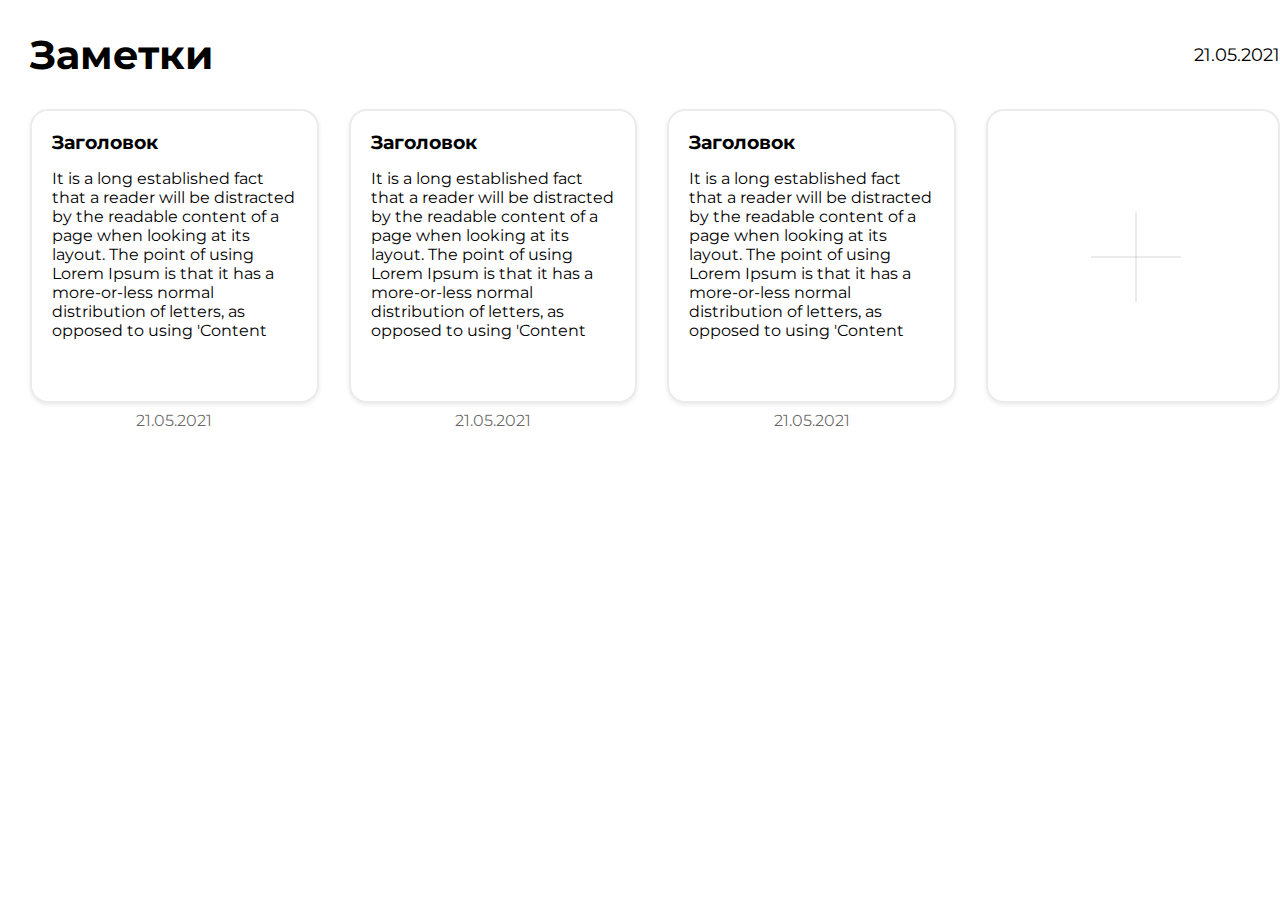
==== main.html @ f67f5a9c "add script" ====
<!DOCTYPE html>
<html>
    <head>
        <meta charset="utf-8">
        <meta http-equiv="X-UA-Compatible" content="IE=edge">
        <title>Заметки</title>
        <meta name="description" content="">
        <meta name="viewport" content="width=device-width, initial-scale=1">
        <link rel="stylesheet" href="css/style.css">
        <link rel="stylesheet" href="https://cdnjs.cloudflare.com/ajax/libs/animate.css/4.1.1/animate.min.css">
    </head>
    <body>
        <div class="wrapper">

            <section class="main">

                <div class="container">

                    <div class="main__content">

                        <header class="header">
                            <h1 class="title">Заметки</h1>
                            <p class="current__date">21.05.2021</p>
                        </header>

                        <div class="notes">

                            <div class="list">

                                <div class="list__item">
                                    <div class="note__body">
                                        <h3 class="note__title">Заголовок</h3>
                                        <p class="note__text__min">It is a long established fact that a reader will be distracted by the readable content of a page when looking at its layout. The point of using Lorem Ipsum is that it has a more-or-less normal distribution of letters, as opposed to using 'Content </p>
                                        <div class="note__body__menu">
                                            <div class="buttons">
                                                <button class="animate__animated animate__bounceIn edit" method="post">Редактировать</button>
                                                <button class="animate__animated animate__bounceIn delete" method="post">Удалить</button>
                                            </div>
                                        </div>
                                    </div>
                                    <div class="date">21.05.2021</div>
                                </div>

                                <div class="list__item">
                                    <div class="note__body">
                                        <h3 class="note__title">Заголовок</h3>
                                        <p class="note__text__min">It is a long established fact that a reader will be distracted by the readable content of a page when looking at its layout. The point of using Lorem Ipsum is that it has a more-or-less normal distribution of letters, as opposed to using 'Content </p>
                                        <div class="note__body__menu">
                                            <div class="buttons">
                                                <button class="animate__animated animate__bounceIn edit" method="post">Редактировать</button>
                                                <button class="animate__animated animate__bounceIn delete" method="post">Удалить</button>
                                            </div>
                                        </div>
                                    </div>
                                    <div class="date">21.05.2021</div>
                                </div>

                                <div class="list__item">
                                    <div class="note__body">
                                        <h3 class="note__title">Заголовок</h3>
                                        <p class="note__text__min">It is a long established fact that a reader will be distracted by the readable content of a page when looking at its layout. The point of using Lorem Ipsum is that it has a more-or-less normal distribution of letters, as opposed to using 'Content </p>
                                        <div class="note__body__menu">
                                            <div class="buttons">
                                                <button class="animate__animated animate__bounceIn edit" method="post">Редактировать</button>
                                                <button class="animate__animated animate__bounceIn delete" method="post">Удалить</button>
                                            </div>
                                        </div>
                                    </div>
                                    <div class="date">21.05.2021</div>
                                </div>

                            </div> <!--/list-->

                            <div class="new__note">
                                <div class="note__body">
                                    <span></span>
                                </div>
                            </div>

                        </div> <!--/notes-->

                    </div> <!--/main__content-->

                </div> <!-- /container -->

            </section> <!--/main-->

        </div> <!--/wrapper-->

        <script 
            src="https://code.jquery.com/jquery-3.6.0.min.js"
			integrity="sha256-/xUj+3OJU5yExlq6GSYGSHk7tPXikynS7ogEvDej/m4=" 
            crossorigin="anonymous">
		</script>
        <script src="js/script.js"></script>

    </body>
</html>
---- css/style.css ----
@import url("https://fonts.googleapis.com/css2?family=Montserrat:wght@400;500;700&display=swap");
*, *:before, *:after {
  font-family: 'Montserrat', sans-serif;
  padding: 0;
  margin: 0;
}

.wrapper {
  min-height: 100%;
  overflow: hidden;
}

.container {
  max-width: 1300px;
  height: 100%;
  margin: 0 auto;
}

.note__body {
  max-width: 250px;
  height: 250px;
  padding: 20px;
  margin: 0 0 0 30px;
  border: 2px solid rgba(0, 0, 0, 0.08);
  -webkit-box-shadow: 0px 2px 4px rgba(0, 0, 0, 0.08);
          box-shadow: 0px 2px 4px rgba(0, 0, 0, 0.08);
  border-radius: 18px;
  -webkit-transition: .1s linear;
  transition: .1s linear;
}

.main .main__content .header {
  display: -webkit-box;
  display: -ms-flexbox;
  display: flex;
  -webkit-box-pack: justify;
      -ms-flex-pack: justify;
          justify-content: space-between;
  -webkit-box-align: center;
      -ms-flex-align: center;
          align-items: center;
}

.main .main__content .header .title {
  padding: 30px 0 30px 30px;
  font-size: 40px;
  font-weight: 700;
}

.main .main__content .header .current__date {
  font-size: 18px;
}

.main .main__content .notes {
  display: -webkit-box;
  display: -ms-flexbox;
  display: flex;
}

.main .main__content .notes .list {
  display: -webkit-box;
  display: -ms-flexbox;
  display: flex;
}

.main .main__content .notes .list .list__item .note__body {
  position: relative;
}

.main .main__content .notes .list .list__item .note__body .note__title {
  font-weight: 700;
}

.main .main__content .notes .list .list__item .note__body .note__text__min {
  margin: 15px 0 0 0;
}

.main .main__content .notes .list .list__item .note__body .note__body__menu {
  position: absolute;
  top: 50%;
  left: 50%;
  -webkit-transform: translate(-50%, -50%);
          transform: translate(-50%, -50%);
  width: 100%;
  height: 100%;
  background-color: none;
  border-radius: 18px;
}

.main .main__content .notes .list .list__item .note__body .note__body__menu .buttons {
  position: absolute;
  display: none;
  top: 50%;
  left: 50%;
  -webkit-transform: translate(-50%, -50%);
          transform: translate(-50%, -50%);
  text-align: center;
}

.main .main__content .notes .list .list__item .note__body .note__body__menu .buttons .animate__animated.animate__bounceIn.edit,
.main .main__content .notes .list .list__item .note__body .note__body__menu .buttons .animate__animated.animate__bounceIn.delete {
  width: 100%;
  padding: 10px 20px;
  font-size: 16px;
  color: #fff;
  font-weight: 500;
  background-color: #3db67b;
  border: none;
  border-radius: 18px;
  -webkit-transition: .1s linear;
  transition: .1s linear;
  cursor: pointer;
}

.main .main__content .notes .list .list__item .note__body .note__body__menu .buttons .animate__animated.animate__bounceIn.edit:hover {
  background-color: #6ABD95;
}

.main .main__content .notes .list .list__item .note__body .note__body__menu .buttons .animate__animated.animate__bounceIn.delete {
  margin: 15px 0 0 0;
  background-color: #cf5d5d;
}

.main .main__content .notes .list .list__item .note__body .note__body__menu .buttons .animate__animated.animate__bounceIn.delete:hover {
  background-color: #FF7C7C;
}

.main .main__content .notes .list .list__item .note__body .note__body__menu .buttons.active {
  display: block;
}

.main .main__content .notes .list .list__item .note__body .note__body__menu.active {
  background-color: rgba(255, 255, 255, 0.8);
}

.main .main__content .notes .list .list__item .date {
  text-align: center;
  margin: 8px 0 0 30px;
  color: rgba(0, 0, 0, 0.6);
}

.main .main__content .notes .list .list__item:hover .note__body {
  border: 2px solid rgba(0, 0, 0, 0.15);
  -webkit-box-shadow: 0px 2px 4px rgba(0, 0, 0, 0.15);
          box-shadow: 0px 2px 4px rgba(0, 0, 0, 0.15);
}

.main .main__content .notes .list .list__item:hover .date {
  text-decoration: underline;
}

.main .main__content .notes .new__note .note__body {
  width: 250px;
}

.main .main__content .notes .new__note .note__body span {
  position: relative;
  top: 50%;
  left: 33%;
}

.main .main__content .notes .new__note .note__body span::after, .main .main__content .notes .new__note .note__body span::before {
  position: absolute;
  content: '';
  width: 90px;
  height: 2px;
  left: 0;
  top: 0;
  background-color: rgba(0, 0, 0, 0.08);
  -webkit-transition: .1s linear;
  transition: .1s linear;
}

.main .main__content .notes .new__note .note__body span::before {
  -webkit-transform: rotate(90deg);
          transform: rotate(90deg);
}

.main .main__content .notes .new__note:hover .note__body {
  border: 2px solid rgba(0, 0, 0, 0.15);
  -webkit-box-shadow: 0px 2px 4px rgba(0, 0, 0, 0.15);
          box-shadow: 0px 2px 4px rgba(0, 0, 0, 0.15);
}

.main .main__content .notes .new__note:hover span::after, .main .main__content .notes .new__note:hover span::before {
  background-color: rgba(0, 0, 0, 0.15);
}
/*# sourceMappingURL=style.css.map */
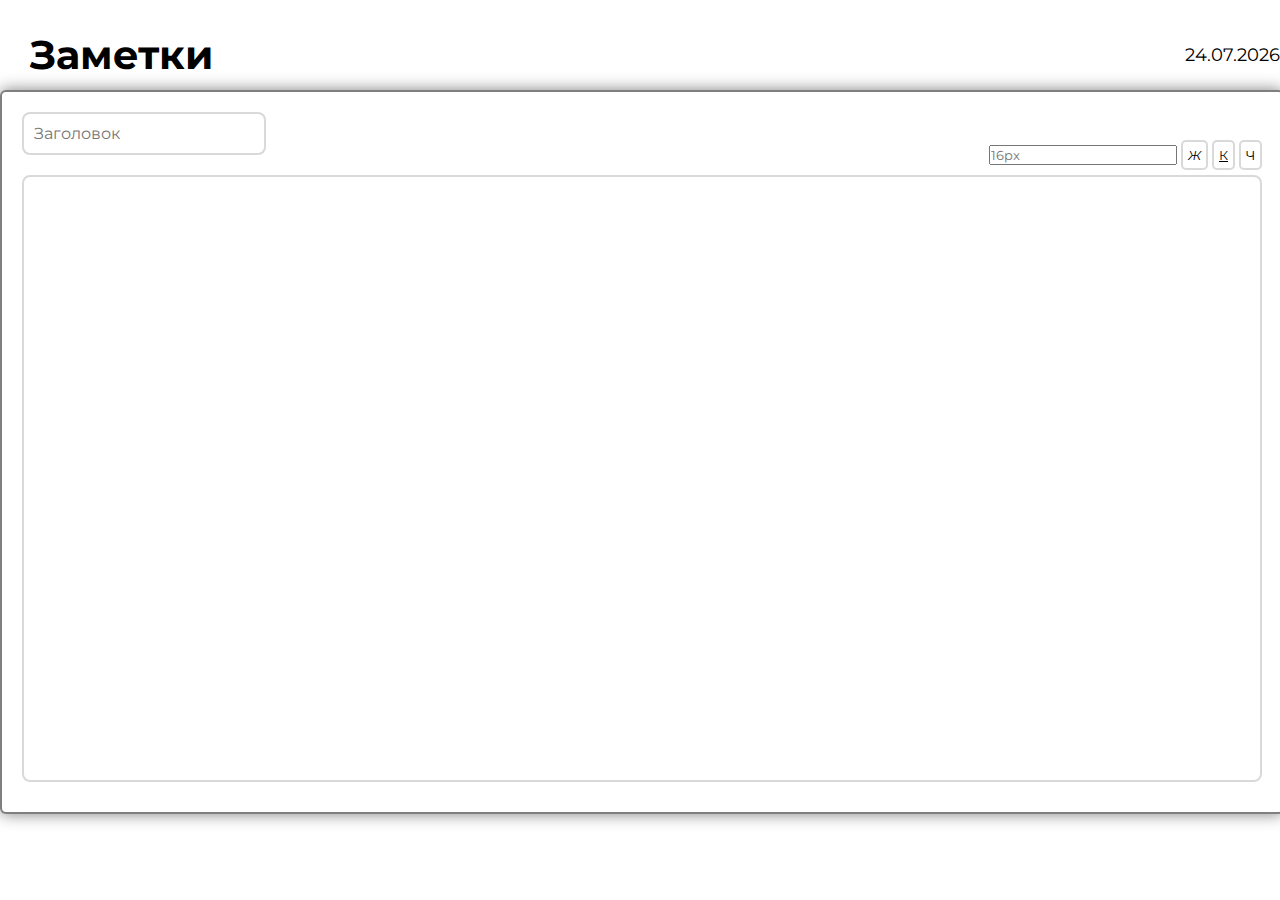
==== commit 1e49c001: "edit notepad" ====
--- a/main.html
+++ b/main.html
@@ -20,7 +20,7 @@
 
                         <header class="header">
                             <h1 class="title">Заметки</h1>
-                            <p class="current__date">21.05.2021</p>
+                            <p class="current__date"></p>
                         </header>
 
                         <div class="notes">
@@ -38,7 +38,7 @@
                                             </div>
                                         </div>
                                     </div>
-                                    <div class="date">21.05.2021</div>
+                                    <div class="date">Дата создания</div>
                                 </div>
 
                                 <div class="list__item">
@@ -52,7 +52,7 @@
                                             </div>
                                         </div>
                                     </div>
-                                    <div class="date">21.05.2021</div>
+                                    <div class="date">Дата создания</div>
                                 </div>
 
                                 <div class="list__item">
@@ -66,7 +66,7 @@
                                             </div>
                                         </div>
                                     </div>
-                                    <div class="date">21.05.2021</div>
+                                    <div class="date">Дата создания</div>
                                 </div>
 
                             </div> <!--/list-->
@@ -79,6 +79,23 @@
 
                         </div> <!--/notes-->
 
+                        <div class="notepad">
+                            <form action="" class="from">
+                                <div class="notepad__header">
+                                    <input type="text" id="note__title" contenteditable="true" spellcheck="false" placeholder="Заголовок">
+                                </div>
+                                <div class="notepad__editor">
+                                    <div type="text" id="note__text" contenteditable="true" spellcheck="false"></div>
+                                    <div class="buttons">
+                                        <input type="number" id="note__font__size" placeholder="16px">
+                                        <button type="button" data-font="boldi" class="mode">Ж</button>
+                                        <button type="button" data-font="cursiv" class="mode">К</button>
+                                        <button type="button" data-font="underli" class="mode">Ч</button>
+                                    </div>
+                                </div>
+                            </form>
+                        </div> <!-- /notepad -->
+                        
                     </div> <!--/main__content-->
 
                 </div> <!-- /container -->
@@ -92,6 +109,7 @@
 			integrity="sha256-/xUj+3OJU5yExlq6GSYGSHk7tPXikynS7ogEvDej/m4=" 
             crossorigin="anonymous">
 		</script>
+        <script src="js/notepad.js"></script>
         <script src="js/script.js"></script>
 
     </body>
--- a/css/style.css
+++ b/css/style.css
@@ -6,7 +6,7 @@
 }
 
 .wrapper {
-  min-height: 100%;
+  height: 100vh;
   overflow: hidden;
 }
 
@@ -16,7 +16,7 @@
   margin: 0 auto;
 }
 
-.note__body {
+.main .main__content .notes .list .list__item .note__body, .main .main__content .notes .new__note .note__body {
   max-width: 250px;
   height: 250px;
   padding: 20px;
@@ -29,6 +29,15 @@
   transition: .1s linear;
 }
 
+.main {
+  height: 100%;
+}
+
+.main .main__content {
+  position: relative;
+  height: 100%;
+}
+
 .main .main__content .header {
   display: -webkit-box;
   display: -ms-flexbox;
@@ -63,6 +72,16 @@
   display: flex;
 }
 
+.main .main__content .notes .list .list__item:hover .note__body {
+  border: 2px solid rgba(0, 0, 0, 0.15);
+  -webkit-box-shadow: 0px 2px 4px rgba(0, 0, 0, 0.15);
+          box-shadow: 0px 2px 4px rgba(0, 0, 0, 0.15);
+}
+
+.main .main__content .notes .list .list__item:hover .date {
+  text-decoration: underline;
+}
+
 .main .main__content .notes .list .list__item .note__body {
   position: relative;
 }
@@ -85,6 +104,10 @@
   height: 100%;
   background-color: none;
   border-radius: 18px;
+}
+
+.main .main__content .notes .list .list__item .note__body .note__body__menu.active {
+  background-color: rgba(255, 255, 255, 0.8);
 }
 
 .main .main__content .notes .list .list__item .note__body .note__body__menu .buttons {
@@ -95,6 +118,10 @@
   -webkit-transform: translate(-50%, -50%);
           transform: translate(-50%, -50%);
   text-align: center;
+}
+
+.main .main__content .notes .list .list__item .note__body .note__body__menu .buttons.active {
+  display: block;
 }
 
 .main .main__content .notes .list .list__item .note__body .note__body__menu .buttons .animate__animated.animate__bounceIn.edit,
@@ -125,28 +152,20 @@
   background-color: #FF7C7C;
 }
 
-.main .main__content .notes .list .list__item .note__body .note__body__menu .buttons.active {
-  display: block;
-}
-
-.main .main__content .notes .list .list__item .note__body .note__body__menu.active {
-  background-color: rgba(255, 255, 255, 0.8);
-}
-
 .main .main__content .notes .list .list__item .date {
   text-align: center;
   margin: 8px 0 0 30px;
   color: rgba(0, 0, 0, 0.6);
 }
 
-.main .main__content .notes .list .list__item:hover .note__body {
+.main .main__content .notes .new__note:hover .note__body {
   border: 2px solid rgba(0, 0, 0, 0.15);
   -webkit-box-shadow: 0px 2px 4px rgba(0, 0, 0, 0.15);
           box-shadow: 0px 2px 4px rgba(0, 0, 0, 0.15);
 }
 
-.main .main__content .notes .list .list__item:hover .date {
-  text-decoration: underline;
+.main .main__content .notes .new__note:hover span::after, .main .main__content .notes .new__note:hover span::before {
+  background-color: rgba(0, 0, 0, 0.15);
 }
 
 .main .main__content .notes .new__note .note__body {
@@ -176,13 +195,81 @@
           transform: rotate(90deg);
 }
 
-.main .main__content .notes .new__note:hover .note__body {
-  border: 2px solid rgba(0, 0, 0, 0.15);
-  -webkit-box-shadow: 0px 2px 4px rgba(0, 0, 0, 0.15);
-          box-shadow: 0px 2px 4px rgba(0, 0, 0, 0.15);
-}
-
-.main .main__content .notes .new__note:hover span::after, .main .main__content .notes .new__note:hover span::before {
-  background-color: rgba(0, 0, 0, 0.15);
+.main .main__content .notepad {
+  position: absolute;
+  width: 100%;
+  height: 80%;
+  z-index: 1;
+  top: 10%;
+  left: 0;
+  background-color: #fff;
+  border: 2px solid rgba(0, 0, 0, 0.5);
+  -webkit-box-shadow: 0px 0px 16px rgba(0, 0, 0, 0.5);
+          box-shadow: 0px 0px 16px rgba(0, 0, 0, 0.5);
+  border-radius: 6px;
+}
+
+.main .main__content .notepad form {
+  height: 100%;
+}
+
+.main .main__content .notepad form #note__title, .main .main__content .notepad form #note__text {
+  padding: 10px;
+  margin: 20px;
+  border: 2px solid rgba(0, 0, 0, 0.15);
+  border-radius: 8px;
+  font-size: 16px;
+}
+
+.main .main__content .notepad form .notepad__editor {
+  position: relative;
+  height: 90%;
+}
+
+.main .main__content .notepad form .notepad__editor #note__text {
+  height: 90%;
+  margin-top: 0;
+}
+
+.main .main__content .notepad form .notepad__editor .buttons {
+  position: absolute;
+  top: -35px;
+  right: 20px;
+  z-index: 1;
+}
+
+.main .main__content .notepad form .notepad__editor .buttons .mode {
+  background-color: #fff;
+  border: 2px solid rgba(0, 0, 0, 0.15);
+  border-radius: 5px;
+  padding: 5px;
+}
+
+.main .main__content .notepad form .notepad__editor .buttons .mode:nth-child(1) {
+  font-weight: bold;
+}
+
+.main .main__content .notepad form .notepad__editor .buttons .mode:nth-child(2) {
+  font-style: italic;
+}
+
+.main .main__content .notepad form .notepad__editor .buttons .mode:nth-child(3) {
+  text-decoration: underline;
+}
+
+.main .main__content .notepad form .notepad__editor .buttons .mode.active {
+  border-color: #000;
+}
+
+.main .main__content .notepad form .notepad__editor .boldi {
+  font-weight: bold;
+}
+
+.main .main__content .notepad form .notepad__editor .cursiv {
+  font-style: italic;
+}
+
+.main .main__content .notepad form .notepad__editor .underli {
+  text-decoration: underline;
 }
 /*# sourceMappingURL=style.css.map */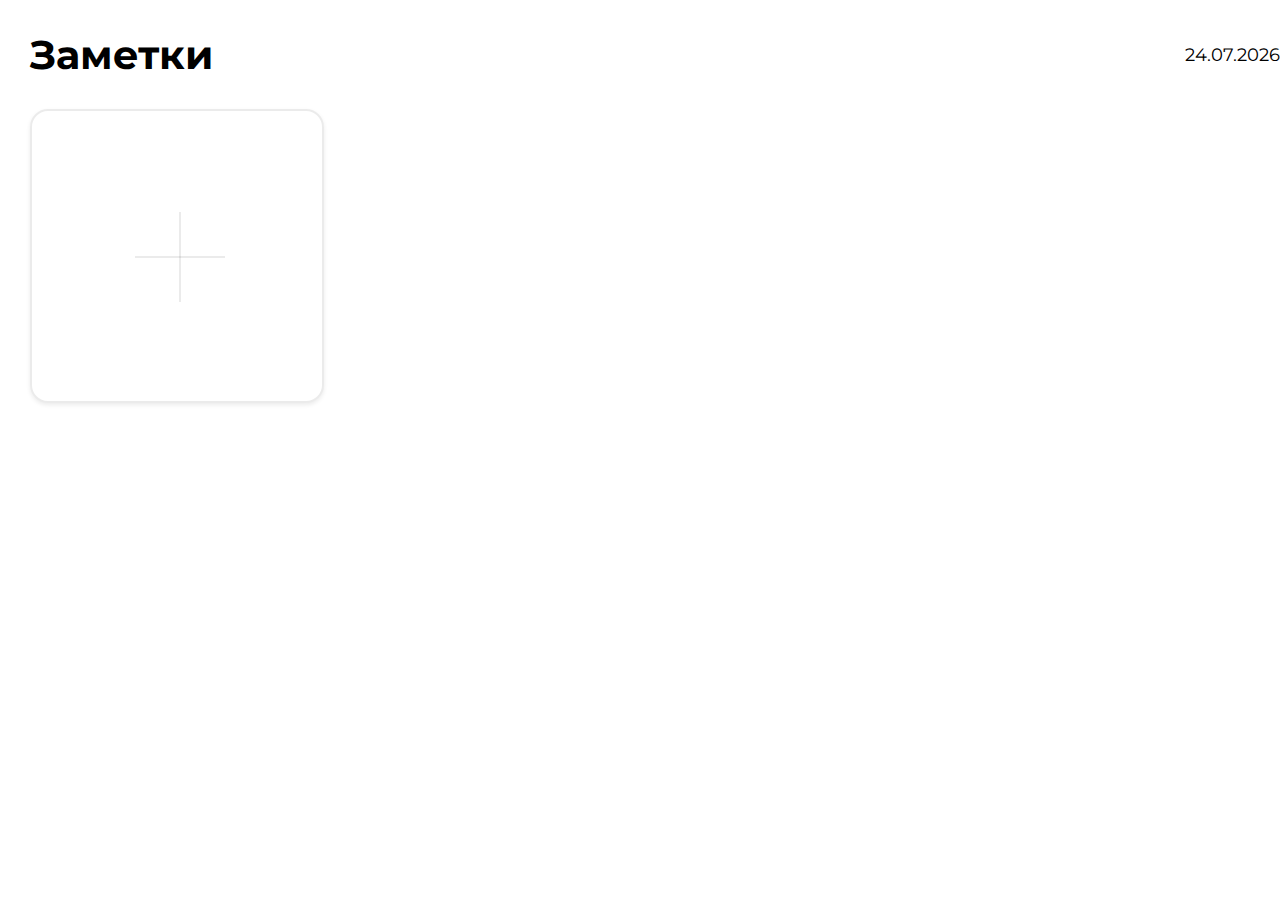
==== commit c7294d9f: "edit" ====
--- a/main.html
+++ b/main.html
@@ -27,48 +27,6 @@
 
                             <div class="list">
 
-                                <div class="list__item">
-                                    <div class="note__body">
-                                        <h3 class="note__title">Заголовок</h3>
-                                        <p class="note__text__min">It is a long established fact that a reader will be distracted by the readable content of a page when looking at its layout. The point of using Lorem Ipsum is that it has a more-or-less normal distribution of letters, as opposed to using 'Content </p>
-                                        <div class="note__body__menu">
-                                            <div class="buttons">
-                                                <button class="animate__animated animate__bounceIn edit" method="post">Редактировать</button>
-                                                <button class="animate__animated animate__bounceIn delete" method="post">Удалить</button>
-                                            </div>
-                                        </div>
-                                    </div>
-                                    <div class="date">Дата создания</div>
-                                </div>
-
-                                <div class="list__item">
-                                    <div class="note__body">
-                                        <h3 class="note__title">Заголовок</h3>
-                                        <p class="note__text__min">It is a long established fact that a reader will be distracted by the readable content of a page when looking at its layout. The point of using Lorem Ipsum is that it has a more-or-less normal distribution of letters, as opposed to using 'Content </p>
-                                        <div class="note__body__menu">
-                                            <div class="buttons">
-                                                <button class="animate__animated animate__bounceIn edit" method="post">Редактировать</button>
-                                                <button class="animate__animated animate__bounceIn delete" method="post">Удалить</button>
-                                            </div>
-                                        </div>
-                                    </div>
-                                    <div class="date">Дата создания</div>
-                                </div>
-
-                                <div class="list__item">
-                                    <div class="note__body">
-                                        <h3 class="note__title">Заголовок</h3>
-                                        <p class="note__text__min">It is a long established fact that a reader will be distracted by the readable content of a page when looking at its layout. The point of using Lorem Ipsum is that it has a more-or-less normal distribution of letters, as opposed to using 'Content </p>
-                                        <div class="note__body__menu">
-                                            <div class="buttons">
-                                                <button class="animate__animated animate__bounceIn edit" method="post">Редактировать</button>
-                                                <button class="animate__animated animate__bounceIn delete" method="post">Удалить</button>
-                                            </div>
-                                        </div>
-                                    </div>
-                                    <div class="date">Дата создания</div>
-                                </div>
-
                             </div> <!--/list-->
 
                             <div class="new__note">
@@ -79,19 +37,17 @@
 
                         </div> <!--/notes-->
 
-                        <div class="notepad">
+                        <div class="animate__animated animate__backInDown notepad">
                             <form action="" class="from">
                                 <div class="notepad__header">
-                                    <input type="text" id="note__title" contenteditable="true" spellcheck="false" placeholder="Заголовок">
+                                    <input type="text" id="note__title" spellcheck="false" placeholder="Заголовок">
                                 </div>
+                                
                                 <div class="notepad__editor">
-                                    <div type="text" id="note__text" contenteditable="true" spellcheck="false"></div>
-                                    <div class="buttons">
-                                        <input type="number" id="note__font__size" placeholder="16px">
-                                        <button type="button" data-font="boldi" class="mode">Ж</button>
-                                        <button type="button" data-font="cursiv" class="mode">К</button>
-                                        <button type="button" data-font="underli" class="mode">Ч</button>
-                                    </div>
+                                    <textarea id="note__text"></textarea>
+                                </div>
+                                <div class="notepad__footer">
+                                    <button type="post" id="save">Сохранить</button>
                                 </div>
                             </form>
                         </div> <!-- /notepad -->
@@ -109,8 +65,6 @@
 			integrity="sha256-/xUj+3OJU5yExlq6GSYGSHk7tPXikynS7ogEvDej/m4=" 
             crossorigin="anonymous">
 		</script>
-        <script src="js/notepad.js"></script>
         <script src="js/script.js"></script>
-
     </body>
 </html>--- a/css/style.css
+++ b/css/style.css
@@ -17,7 +17,7 @@
 }
 
 .main .main__content .notes .list .list__item .note__body, .main .main__content .notes .new__note .note__body {
-  max-width: 250px;
+  width: 250px;
   height: 250px;
   padding: 20px;
   margin: 0 0 0 30px;
@@ -124,8 +124,8 @@
   display: block;
 }
 
-.main .main__content .notes .list .list__item .note__body .note__body__menu .buttons .animate__animated.animate__bounceIn.edit,
-.main .main__content .notes .list .list__item .note__body .note__body__menu .buttons .animate__animated.animate__bounceIn.delete {
+.main .main__content .notes .list .list__item .note__body .note__body__menu .buttons .edit,
+.main .main__content .notes .list .list__item .note__body .note__body__menu .buttons .delete {
   width: 100%;
   padding: 10px 20px;
   font-size: 16px;
@@ -139,16 +139,16 @@
   cursor: pointer;
 }
 
-.main .main__content .notes .list .list__item .note__body .note__body__menu .buttons .animate__animated.animate__bounceIn.edit:hover {
+.main .main__content .notes .list .list__item .note__body .note__body__menu .buttons .edit:hover {
   background-color: #6ABD95;
 }
 
-.main .main__content .notes .list .list__item .note__body .note__body__menu .buttons .animate__animated.animate__bounceIn.delete {
+.main .main__content .notes .list .list__item .note__body .note__body__menu .buttons .delete {
   margin: 15px 0 0 0;
   background-color: #cf5d5d;
 }
 
-.main .main__content .notes .list .list__item .note__body .note__body__menu .buttons .animate__animated.animate__bounceIn.delete:hover {
+.main .main__content .notes .list .list__item .note__body .note__body__menu .buttons .delete:hover {
   background-color: #FF7C7C;
 }
 
@@ -196,6 +196,7 @@
 }
 
 .main .main__content .notepad {
+  display: none;
   position: absolute;
   width: 100%;
   height: 80%;
@@ -209,6 +210,10 @@
   border-radius: 6px;
 }
 
+.main .main__content .notepad.active {
+  display: block;
+}
+
 .main .main__content .notepad form {
   height: 100%;
 }
@@ -223,12 +228,15 @@
 
 .main .main__content .notepad form .notepad__editor {
   position: relative;
-  height: 90%;
+  height: 85%;
 }
 
 .main .main__content .notepad form .notepad__editor #note__text {
-  height: 90%;
+  width: 95%;
+  font-size: 14px;
+  height: 95%;
   margin-top: 0;
+  resize: none;
 }
 
 .main .main__content .notepad form .notepad__editor .buttons {
@@ -238,6 +246,13 @@
   z-index: 1;
 }
 
+.main .main__content .notepad form .notepad__editor .buttons #note__font__size {
+  background-color: #fff;
+  border: 2px solid rgba(0, 0, 0, 0.15);
+  border-radius: 5px;
+  padding: 5px;
+}
+
 .main .main__content .notepad form .notepad__editor .buttons .mode {
   background-color: #fff;
   border: 2px solid rgba(0, 0, 0, 0.15);
@@ -272,4 +287,20 @@
 .main .main__content .notepad form .notepad__editor .underli {
   text-decoration: underline;
 }
+
+.main .main__content .notepad form .notepad__footer {
+  position: relative;
+}
+
+.main .main__content .notepad form .notepad__footer #save {
+  position: absolute;
+  right: 20px;
+  padding: 5px;
+  color: #fff;
+  font-weight: 500;
+  font-size: 14px;
+  background-color: #3db67b;
+  border: none;
+  border-radius: 5px;
+}
 /*# sourceMappingURL=style.css.map */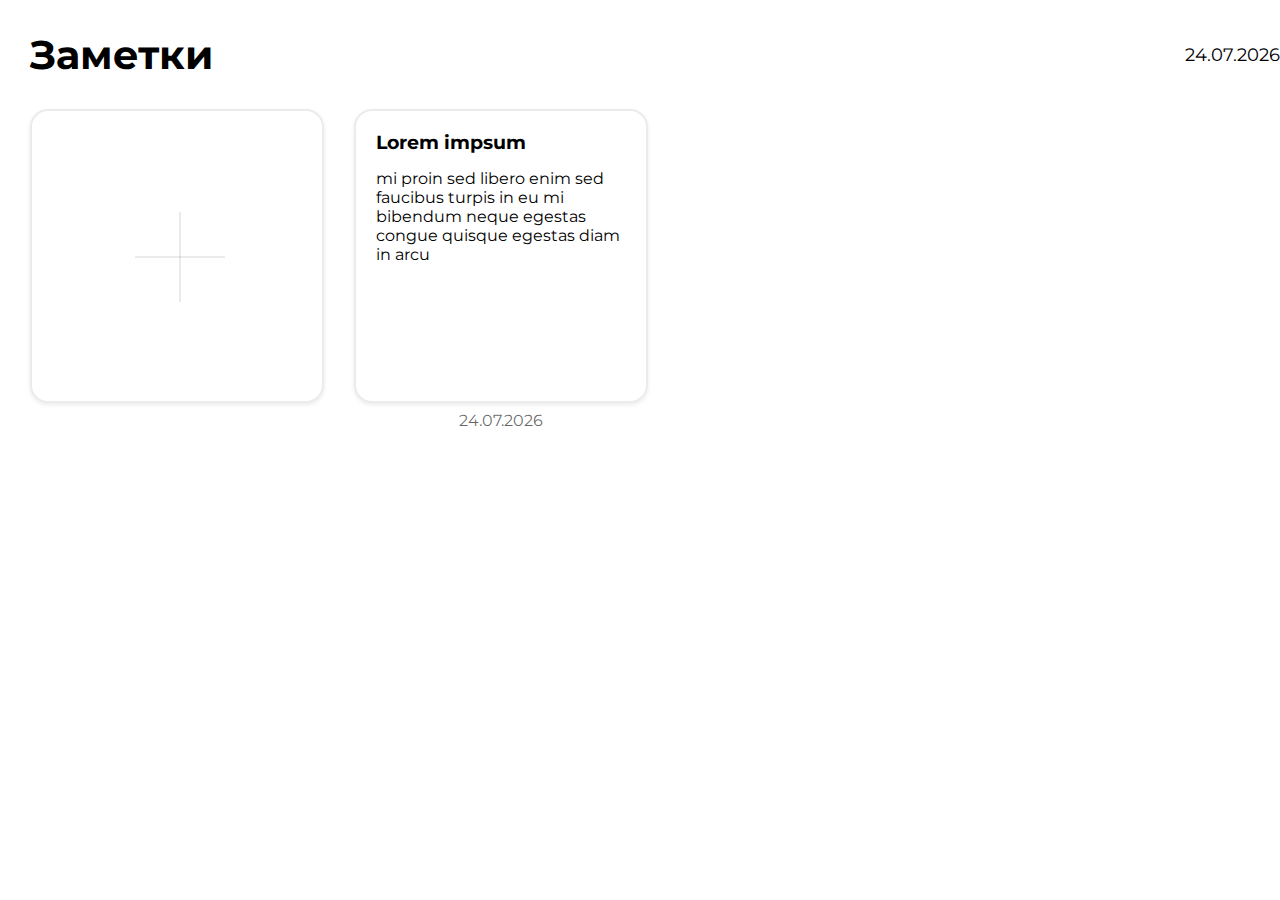
==== commit 6cf54922: "add exit icon" ====
--- a/main.html
+++ b/main.html
@@ -27,29 +27,32 @@
 
                             <div class="list">
 
+                                <div class="new__note">
+                                    <div class="note__body">
+                                        <span></span>
+                                    </div>
+                                </div>
                             </div> <!--/list-->
-
-                            <div class="new__note">
-                                <div class="note__body">
-                                    <span></span>
-                                </div>
-                            </div>
 
                         </div> <!--/notes-->
 
                         <div class="animate__animated animate__backInDown notepad">
+
                             <form action="" class="from">
                                 <div class="notepad__header">
+                                    <div class="exit"></div>
                                     <input type="text" id="note__title" spellcheck="false" placeholder="Заголовок">
                                 </div>
                                 
                                 <div class="notepad__editor">
                                     <textarea id="note__text"></textarea>
                                 </div>
+
                                 <div class="notepad__footer">
                                     <button type="post" id="save">Сохранить</button>
                                 </div>
                             </form>
+
                         </div> <!-- /notepad -->
                         
                     </div> <!--/main__content-->
--- a/css/style.css
+++ b/css/style.css
@@ -7,7 +7,6 @@
 
 .wrapper {
   height: 100vh;
-  overflow: hidden;
 }
 
 .container {
@@ -64,12 +63,16 @@
   display: -webkit-box;
   display: -ms-flexbox;
   display: flex;
+  -ms-flex-wrap: wrap;
+      flex-wrap: wrap;
 }
 
 .main .main__content .notes .list {
   display: -webkit-box;
   display: -ms-flexbox;
   display: flex;
+  -ms-flex-wrap: wrap;
+      flex-wrap: wrap;
 }
 
 .main .main__content .notes .list .list__item:hover .note__body {
@@ -226,6 +229,39 @@
   font-size: 16px;
 }
 
+.main .main__content .notepad form .notepad__header {
+  position: relative;
+}
+
+.main .main__content .notepad form .notepad__header .exit {
+  display: block;
+  position: absolute;
+  width: 20px;
+  height: 20px;
+  top: 20px;
+  right: 20px;
+  cursor: pointer;
+}
+
+.main .main__content .notepad form .notepad__header .exit::after, .main .main__content .notepad form .notepad__header .exit::before {
+  position: absolute;
+  content: "";
+  top: 50%;
+  width: 20px;
+  height: 2px;
+  background-color: rgba(0, 0, 0, 0.5);
+}
+
+.main .main__content .notepad form .notepad__header .exit::after {
+  -webkit-transform: rotate(45deg);
+          transform: rotate(45deg);
+}
+
+.main .main__content .notepad form .notepad__header .exit::before {
+  -webkit-transform: rotate(135deg);
+          transform: rotate(135deg);
+}
+
 .main .main__content .notepad form .notepad__editor {
   position: relative;
   height: 85%;
